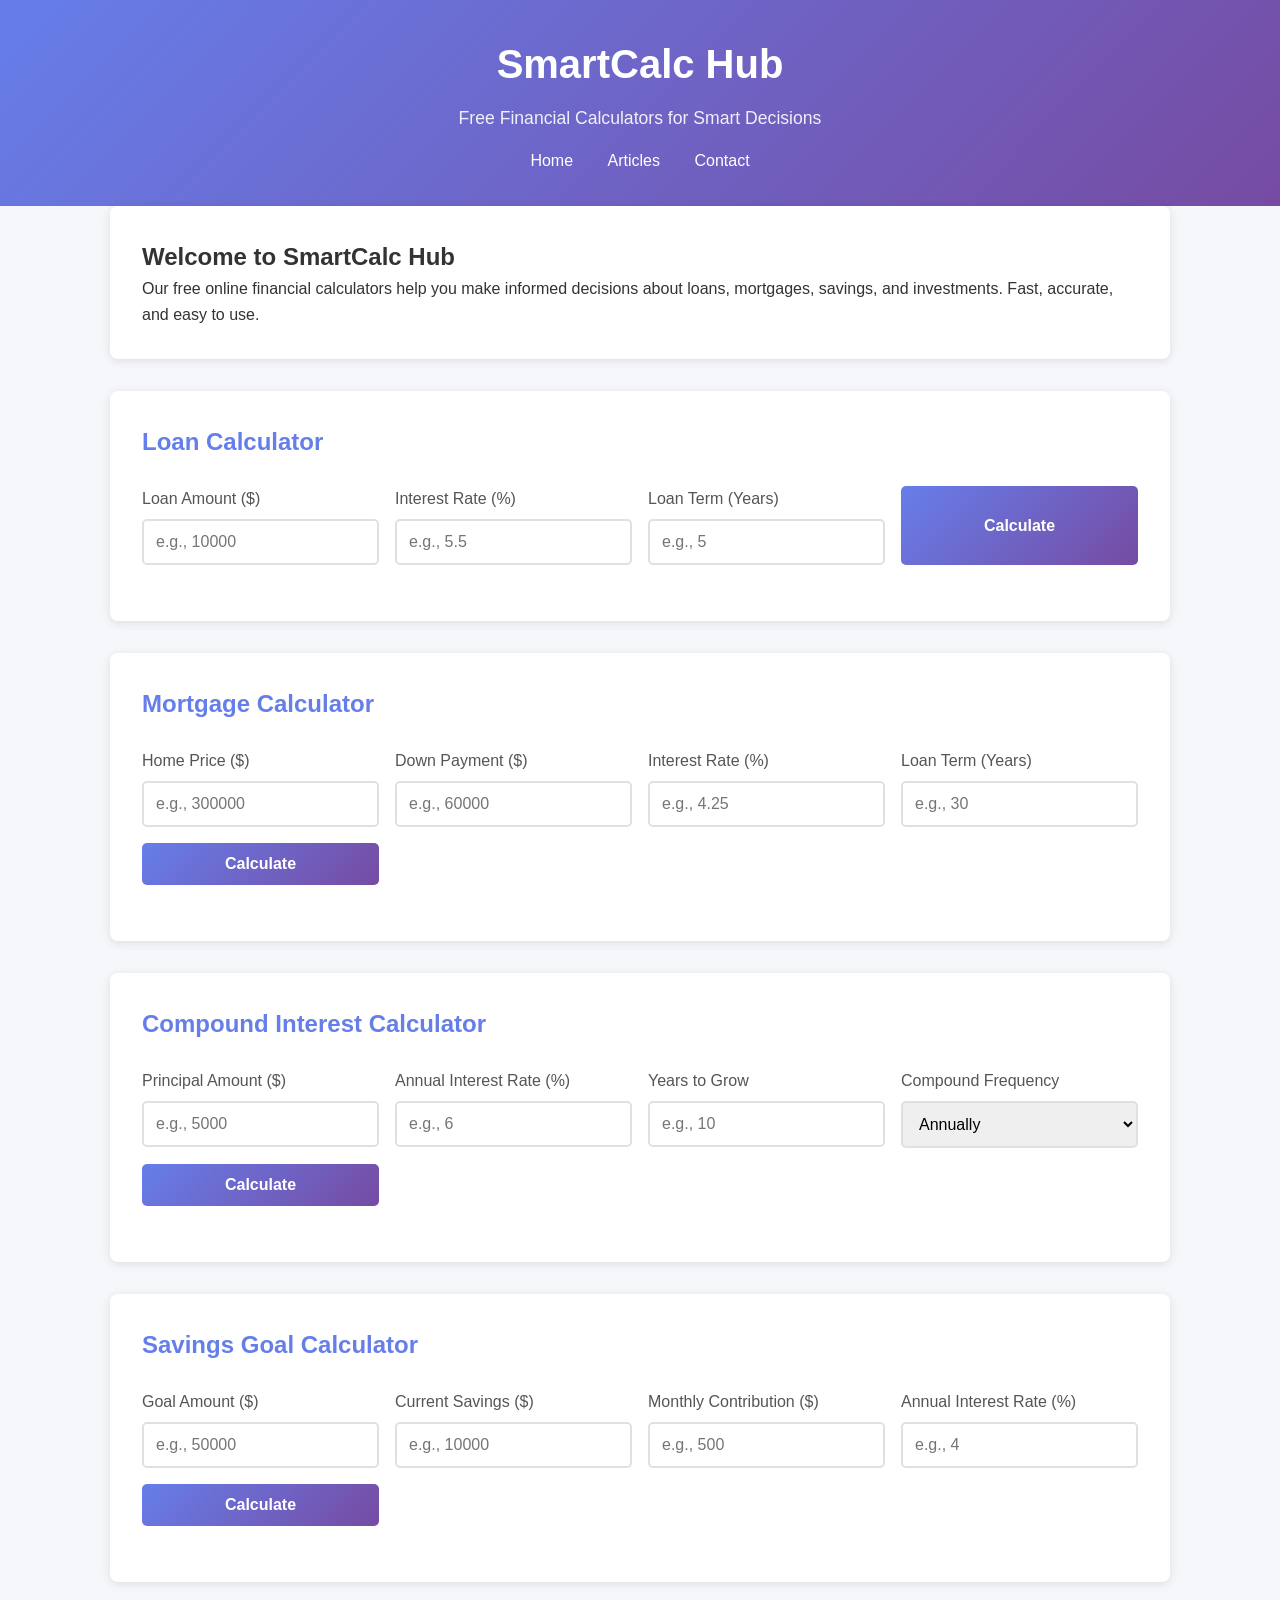
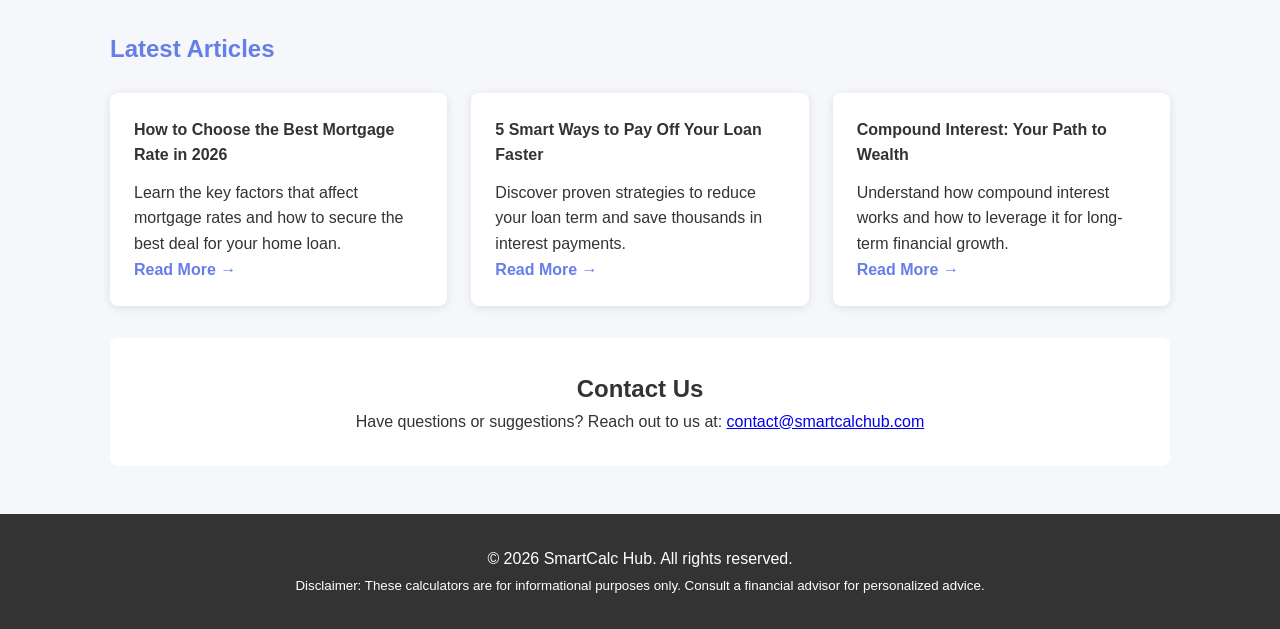
==== index.html @ 22846073 "Add files via upload" ====
<!DOCTYPE html>
<html lang="en">
<head>
    <meta charset="UTF-8">
    <meta name="viewport" content="width=device-width, initial-scale=1.0">
    <title>SmartCalc Hub - Free Financial Calculators</title>
    <meta name="description" content="Free online financial calculators: loan, mortgage, interest, and savings goal calculators. Fast, accurate, and easy to use.">
    <meta name="keywords" content="loan calculator, mortgage calculator, interest calculator, savings calculator, financial tools, USA, UK, Canada, Australia">
    <link rel="stylesheet" href="style.css">
</head>
<body>
    <header>
        <div class="container">
            <h1>SmartCalc Hub</h1>
            <p class="tagline">Free Financial Calculators for Smart Decisions</p>
            <nav>
                <a href="index.html">Home</a>
                <a href="articles.html">Articles</a>
                <a href="#contact">Contact</a>
            </nav>
        </div>
    </header>

    <main class="container">
        <section class="intro">
            <h2>Welcome to SmartCalc Hub</h2>
            <p>Our free online financial calculators help you make informed decisions about loans, mortgages, savings, and investments. Fast, accurate, and easy to use.</p>
        </section>

        <!-- Loan Calculator -->
        <section class="calculator" id="loan-calculator">
            <h3>Loan Calculator</h3>
            <div class="calc-grid">
                <div class="input-group">
                    <label for="loan-amount">Loan Amount ($)</label>
                    <input type="number" id="loan-amount" placeholder="e.g., 10000" min="0" step="100">
                </div>
                <div class="input-group">
                    <label for="loan-rate">Interest Rate (%)</label>
                    <input type="number" id="loan-rate" placeholder="e.g., 5.5" min="0" step="0.1">
                </div>
                <div class="input-group">
                    <label for="loan-term">Loan Term (Years)</label>
                    <input type="number" id="loan-term" placeholder="e.g., 5" min="1" max="50">
                </div>
                <button onclick="calculateLoan()">Calculate</button>
            </div>
            <div class="result" id="loan-result"></div>
        </section>

        <!-- Mortgage Calculator -->
        <section class="calculator" id="mortgage-calculator">
            <h3>Mortgage Calculator</h3>
            <div class="calc-grid">
                <div class="input-group">
                    <label for="home-price">Home Price ($)</label>
                    <input type="number" id="home-price" placeholder="e.g., 300000" min="0" step="1000">
                </div>
                <div class="input-group">
                    <label for="down-payment">Down Payment ($)</label>
                    <input type="number" id="down-payment" placeholder="e.g., 60000" min="0" step="1000">
                </div>
                <div class="input-group">
                    <label for="mortgage-rate">Interest Rate (%)</label>
                    <input type="number" id="mortgage-rate" placeholder="e.g., 4.25" min="0" step="0.1">
                </div>
                <div class="input-group">
                    <label for="mortgage-term">Loan Term (Years)</label>
                    <input type="number" id="mortgage-term" placeholder="e.g., 30" min="1" max="50">
                </div>
                <button onclick="calculateMortgage()">Calculate</button>
            </div>
            <div class="result" id="mortgage-result"></div>
        </section>

        <!-- Interest Calculator -->
        <section class="calculator" id="interest-calculator">
            <h3>Compound Interest Calculator</h3>
            <div class="calc-grid">
                <div class="input-group">
                    <label for="principal">Principal Amount ($)</label>
                    <input type="number" id="principal" placeholder="e.g., 5000" min="0" step="100">
                </div>
                <div class="input-group">
                    <label for="annual-rate">Annual Interest Rate (%)</label>
                    <input type="number" id="annual-rate" placeholder="e.g., 6" min="0" step="0.1">
                </div>
                <div class="input-group">
                    <label for="years">Years to Grow</label>
                    <input type="number" id="years" placeholder="e.g., 10" min="1" max="50">
                </div>
                <div class="input-group">
                    <label for="compound">Compound Frequency</label>
                    <select id="compound">
                        <option value="1">Annually</option>
                        <option value="4">Quarterly</option>
                        <option value="12">Monthly</option>
                        <option value="52">Weekly</option>
                    </select>
                </div>
                <button onclick="calculateInterest()">Calculate</button>
            </div>
            <div class="result" id="interest-result"></div>
        </section>

        <!-- Savings Calculator -->
        <section class="calculator" id="savings-calculator">
            <h3>Savings Goal Calculator</h3>
            <div class="calc-grid">
                <div class="input-group">
                    <label for="goal-amount">Goal Amount ($)</label>
                    <input type="number" id="goal-amount" placeholder="e.g., 50000" min="0" step="1000">
                </div>
                <div class="input-group">
                    <label for="current-savings">Current Savings ($)</label>
                    <input type="number" id="current-savings" placeholder="e.g., 10000" min="0" step="1000">
                </div>
                <div class="input-group">
                    <label for="monthly-contribution">Monthly Contribution ($)</label>
                    <input type="number" id="monthly-contribution" placeholder="e.g., 500" min="0" step="50">
                </div>
                <div class="input-group">
                    <label for="savings-rate">Annual Interest Rate (%)</label>
                    <input type="number" id="savings-rate" placeholder="e.g., 4" min="0" step="0.1">
                </div>
                <button onclick="calculateSavings()">Calculate</button>
            </div>
            <div class="result" id="savings-result"></div>
        </section>

        <section class="articles-preview">
            <h2>Latest Articles</h2>
            <div class="article-grid">
                <article>
                    <h4>How to Choose the Best Mortgage Rate in 2026</h4>
                    <p>Learn the key factors that affect mortgage rates and how to secure the best deal for your home loan.</p>
                    <a href="articles.html#mortgage-article">Read More →</a>
                </article>
                <article>
                    <h4>5 Smart Ways to Pay Off Your Loan Faster</h4>
                    <p>Discover proven strategies to reduce your loan term and save thousands in interest payments.</p>
                    <a href="articles.html#loan-article">Read More →</a>
                </article>
                <article>
                    <h4>Compound Interest: Your Path to Wealth</h4>
                    <p>Understand how compound interest works and how to leverage it for long-term financial growth.</p>
                    <a href="articles.html#interest-article">Read More →</a>
                </article>
            </div>
        </section>

        <section id="contact" class="contact">
            <h2>Contact Us</h2>
            <p>Have questions or suggestions? Reach out to us at: <a href="mailto:contact@smartcalchub.com">contact@smartcalchub.com</a></p>
        </section>
    </main>

    <footer>
        <div class="container">
            <p>&copy; 2026 SmartCalc Hub. All rights reserved.</p>
            <p><small>Disclaimer: These calculators are for informational purposes only. Consult a financial advisor for personalized advice.</small></p>
        </div>
    </footer>

    <script src="script.js"></script>
</body>
</html>
---- style.css ----
* {
    margin: 0;
    padding: 0;
    box-sizing: border-box;
}

body {
    font-family: 'Segoe UI', Tahoma, Geneva, Verdana, sans-serif;
    line-height: 1.6;
    color: #333;
    background: #f5f7fa;
}

.container {
    max-width: 1100px;
    margin: 0 auto;
    padding: 0 20px;
}

header {
    background: linear-gradient(135deg, #667eea 0%, #764ba2 100%);
    color: white;
    padding: 2rem 0;
    text-align: center;
}

header h1 {
    font-size: 2.5rem;
    margin-bottom: 0.5rem;
}

.tagline {
    font-size: 1.1rem;
    opacity: 0.9;
    margin-bottom: 1rem;
}

nav a {
    color: white;
    text-decoration: none;
    margin: 0 15px;
    font-weight: 500;
}

nav a:hover {
    text-decoration: underline;
}

main {
    padding: 2rem 0;
}

.intro {
    background: white;
    padding: 2rem;
    border-radius: 8px;
    margin-bottom: 2rem;
    box-shadow: 0 2px 10px rgba(0,0,0,0.1);
}

.calculator {
    background: white;
    padding: 2rem;
    border-radius: 8px;
    margin-bottom: 2rem;
    box-shadow: 0 2px 10px rgba(0,0,0,0.1);
}

.calculator h3 {
    color: #667eea;
    margin-bottom: 1.5rem;
    font-size: 1.5rem;
}

.calc-grid {
    display: grid;
    grid-template-columns: repeat(auto-fit, minmax(200px, 1fr));
    gap: 1rem;
    margin-bottom: 1.5rem;
}

.input-group {
    display: flex;
    flex-direction: column;
}

.input-group label {
    margin-bottom: 0.5rem;
    font-weight: 500;
    color: #555;
}

.input-group input,
.input-group select {
    padding: 0.75rem;
    border: 2px solid #e0e0e0;
    border-radius: 5px;
    font-size: 1rem;
    transition: border-color 0.3s;
}

.input-group input:focus,
.input-group select:focus {
    outline: none;
    border-color: #667eea;
}

.calculator button {
    background: linear-gradient(135deg, #667eea 0%, #764ba2 100%);
    color: white;
    border: none;
    padding: 0.75rem 2rem;
    font-size: 1rem;
    border-radius: 5px;
    cursor: pointer;
    font-weight: 600;
    transition: transform 0.2s;
}

.calculator button:hover {
    transform: translateY(-2px);
}

.result {
    background: #f0f4ff;
    padding: 1.5rem;
    border-radius: 5px;
    border-left: 4px solid #667eea;
    font-size: 1.1rem;
    display: none;
}

.result.show {
    display: block;
}

.articles-preview {
    margin-top: 3rem;
}

.articles-preview h2 {
    color: #667eea;
    margin-bottom: 1.5rem;
}

.article-grid {
    display: grid;
    grid-template-columns: repeat(auto-fit, minmax(300px, 1fr));
    gap: 1.5rem;
}

.article-grid article {
    background: white;
    padding: 1.5rem;
    border-radius: 8px;
    box-shadow: 0 2px 10px rgba(0,0,0,0.1);
}

.article-grid h4 {
    color: #333;
    margin-bottom: 0.75rem;
}

.article-grid a {
    color: #667eea;
    text-decoration: none;
    font-weight: 600;
}

.contact {
    background: white;
    padding: 2rem;
    border-radius: 8px;
    margin-top: 2rem;
    text-align: center;
}

footer {
    background: #333;
    color: white;
    text-align: center;
    padding: 2rem 0;
    margin-top: 3rem;
}

footer a {
    color: #667eea;
}

@media (max-width: 768px) {
    header h1 {
        font-size: 2rem;
    }
    
    .calc-grid {
        grid-template-columns: 1fr;
    }
}
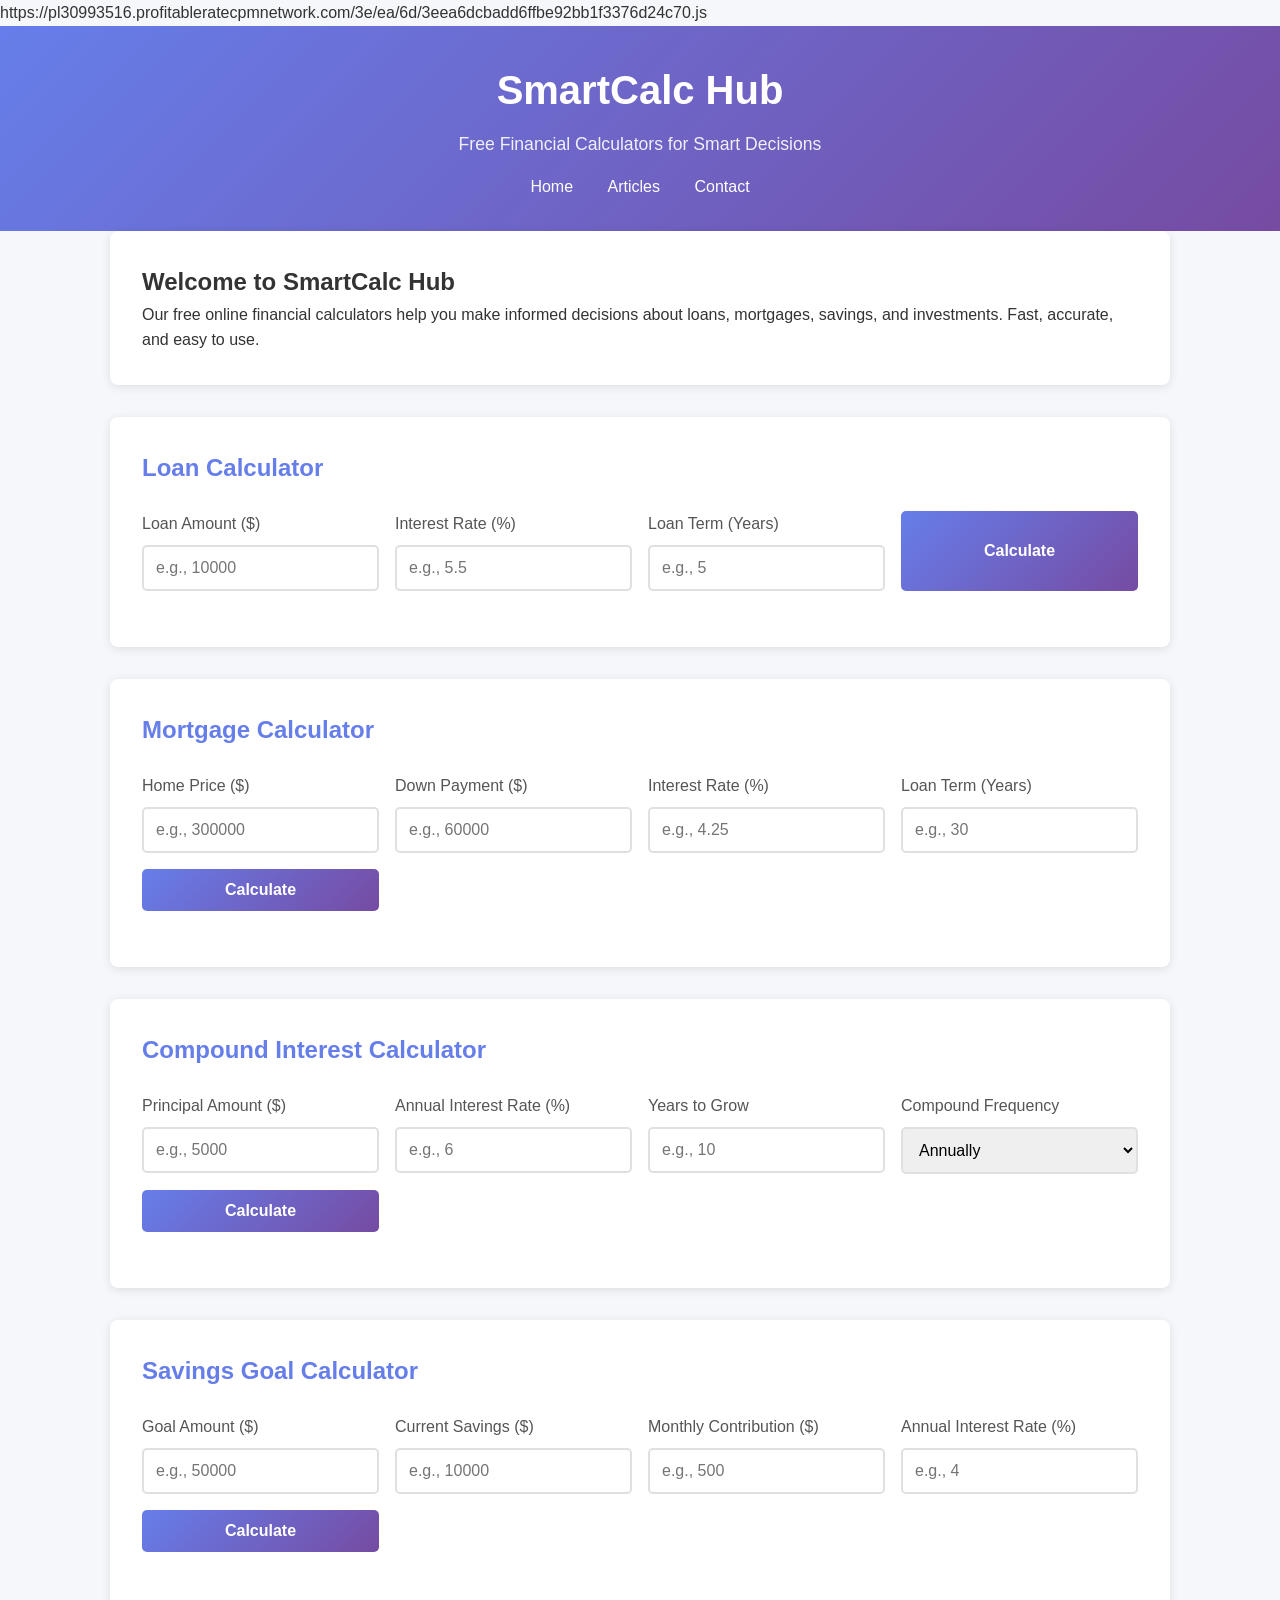
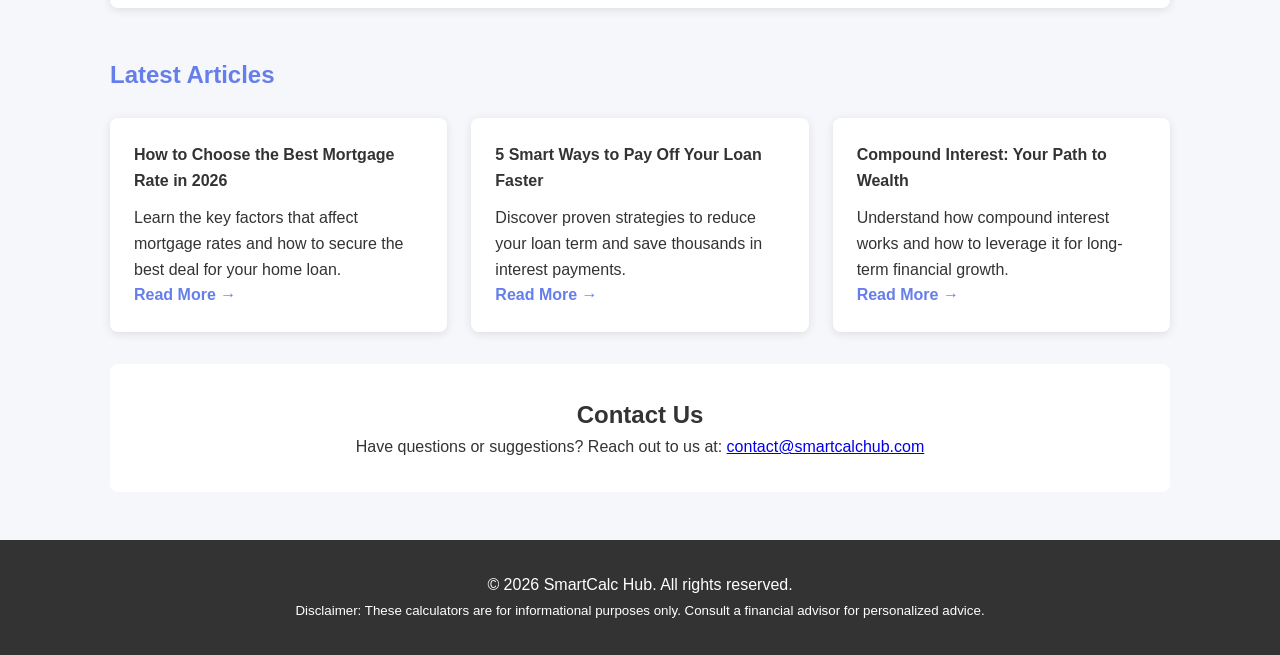
==== commit a7873eaf: "Update index.html" ====
--- a/index.html
+++ b/index.html
@@ -7,6 +7,7 @@
     <meta name="description" content="Free online financial calculators: loan, mortgage, interest, and savings goal calculators. Fast, accurate, and easy to use.">
     <meta name="keywords" content="loan calculator, mortgage calculator, interest calculator, savings calculator, financial tools, USA, UK, Canada, Australia">
     <link rel="stylesheet" href="style.css">
+https://pl30993516.profitableratecpmnetwork.com/3e/ea/6d/3eea6dcbadd6ffbe92bb1f3376d24c70.js
 </head>
 <body>
     <header>
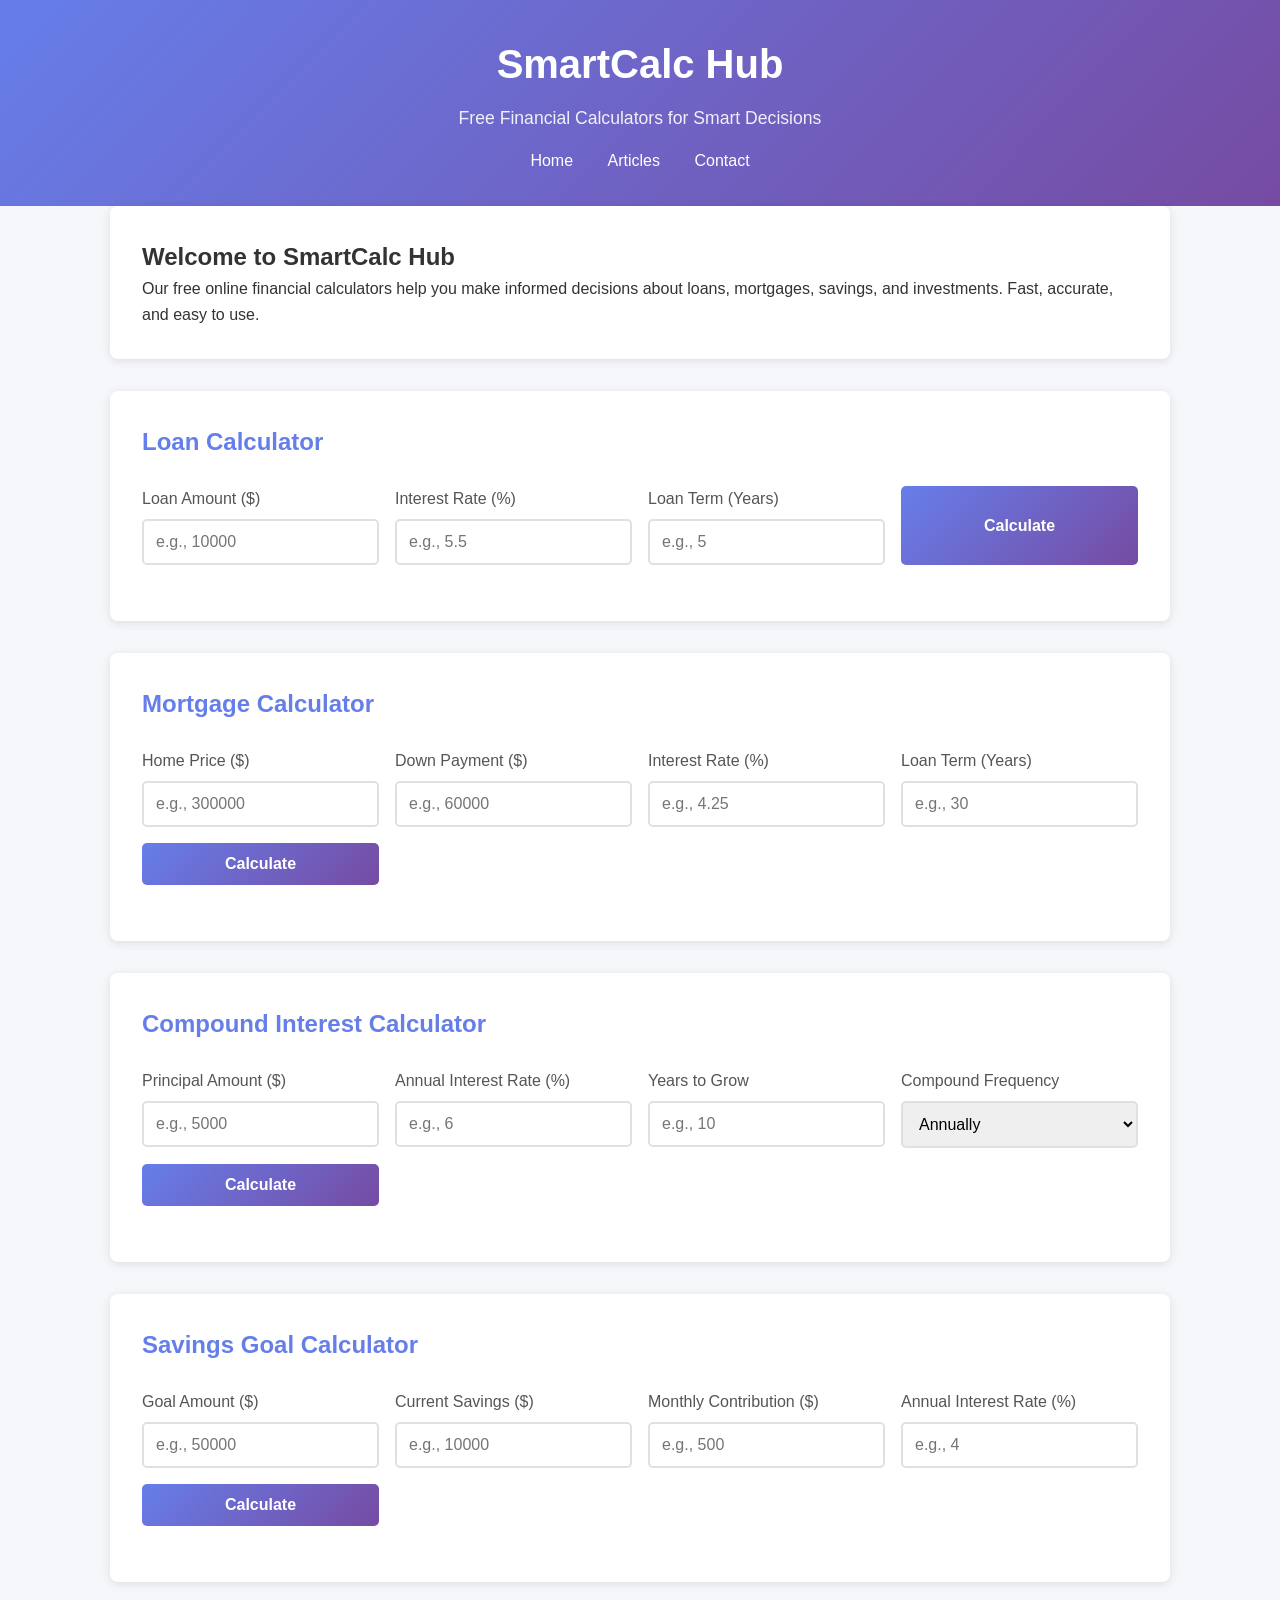
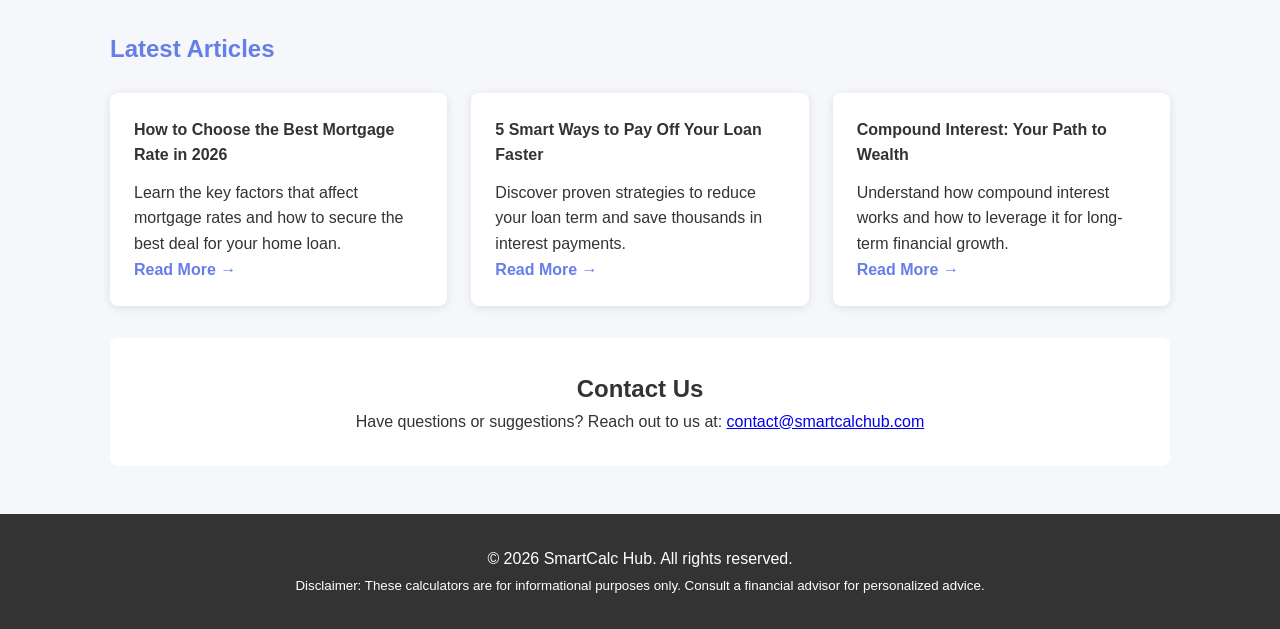
==== commit 45baf973: "Update index.html" ====
--- a/index.html
+++ b/index.html
@@ -7,7 +7,7 @@
     <meta name="description" content="Free online financial calculators: loan, mortgage, interest, and savings goal calculators. Fast, accurate, and easy to use.">
     <meta name="keywords" content="loan calculator, mortgage calculator, interest calculator, savings calculator, financial tools, USA, UK, Canada, Australia">
     <link rel="stylesheet" href="style.css">
-https://pl30993516.profitableratecpmnetwork.com/3e/ea/6d/3eea6dcbadd6ffbe92bb1f3376d24c70.js
+<script src="https://pl30993516.profitableratecpmnetwork.com/3e/ea/6d/3eea6dcbadd6ffbe92bb1f3376d24c70.js"></script>
 </head>
 <body>
     <header>
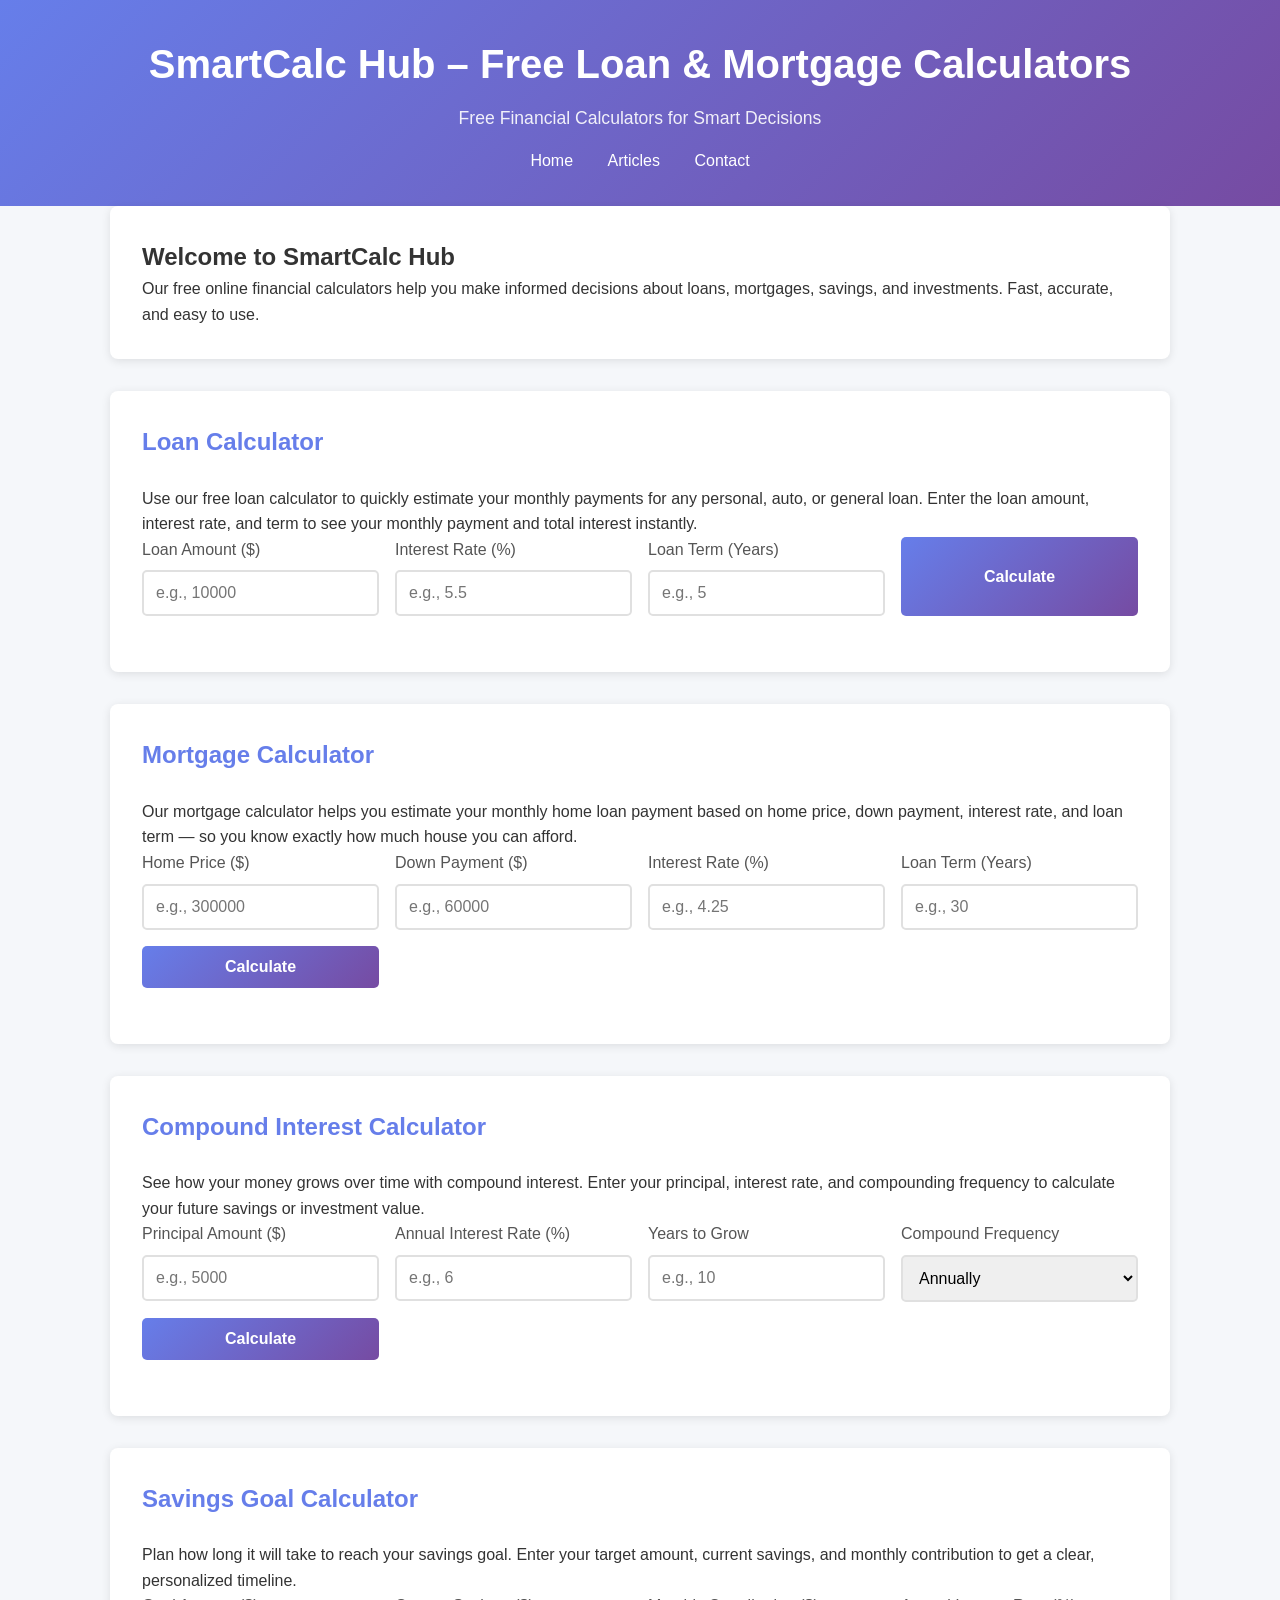
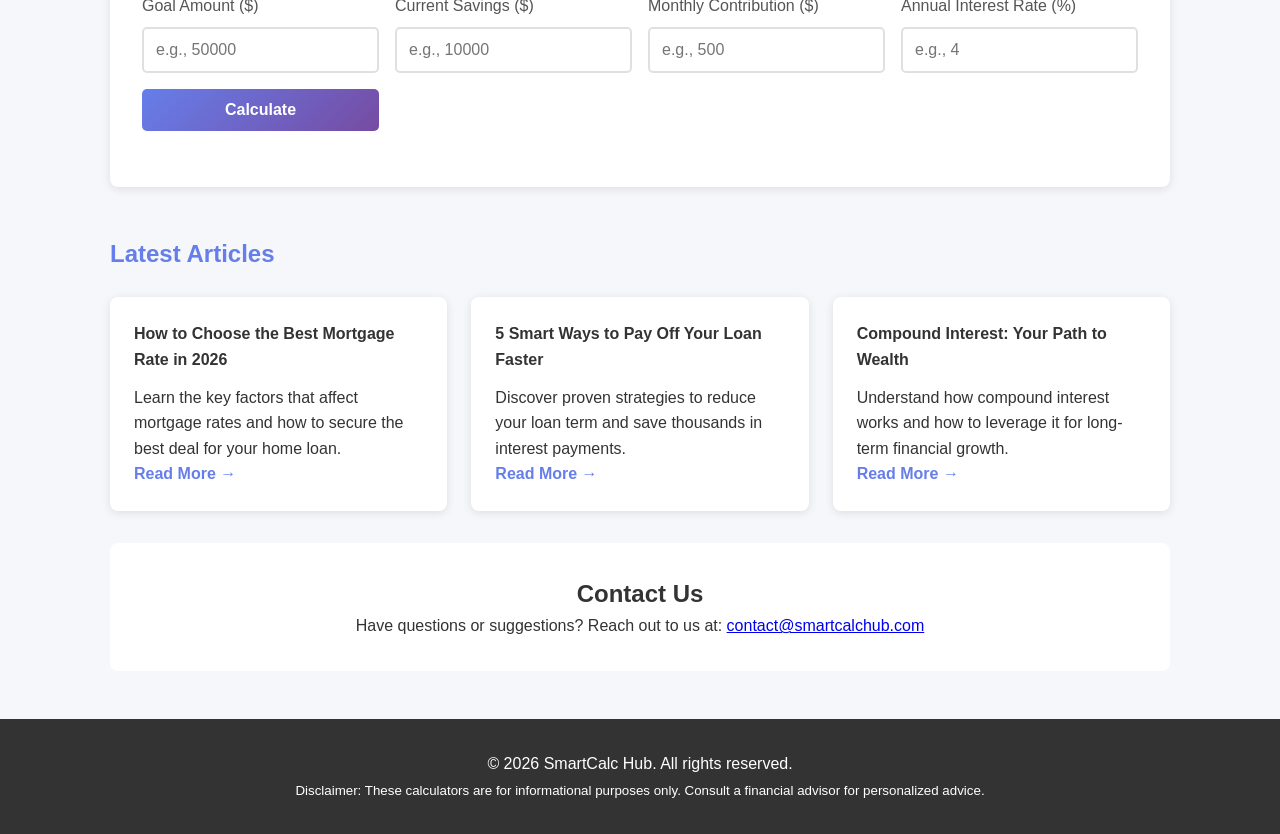
==== commit 75b7e04d: "Update index.html" ====
--- a/index.html
+++ b/index.html
@@ -6,13 +6,14 @@
     <title>SmartCalc Hub - Free Financial Calculators</title>
     <meta name="description" content="Free online financial calculators: loan, mortgage, interest, and savings goal calculators. Fast, accurate, and easy to use.">
     <meta name="keywords" content="loan calculator, mortgage calculator, interest calculator, savings calculator, financial tools, USA, UK, Canada, Australia">
+    <link rel="canonical" href="https://amanyalrefai832-tech.github.io/smartcalc_hub/">
     <link rel="stylesheet" href="style.css">
 <script src="https://pl30993516.profitableratecpmnetwork.com/3e/ea/6d/3eea6dcbadd6ffbe92bb1f3376d24c70.js"></script>
 </head>
 <body>
     <header>
         <div class="container">
-            <h1>SmartCalc Hub</h1>
+            <h1>SmartCalc Hub – Free Loan & Mortgage Calculators</h1>
             <p class="tagline">Free Financial Calculators for Smart Decisions</p>
             <nav>
                 <a href="index.html">Home</a>
@@ -31,7 +32,7 @@
         <!-- Loan Calculator -->
         <section class="calculator" id="loan-calculator">
             <h3>Loan Calculator</h3>
-            <div class="calc-grid">
+           <p>Use our free loan calculator to quickly estimate your monthly payments for any personal, auto, or general loan. Enter the loan amount, interest rate, and term to see your monthly payment and total interest instantly.</p> <div class="calc-grid">
                 <div class="input-group">
                     <label for="loan-amount">Loan Amount ($)</label>
                     <input type="number" id="loan-amount" placeholder="e.g., 10000" min="0" step="100">
@@ -52,7 +53,7 @@
         <!-- Mortgage Calculator -->
         <section class="calculator" id="mortgage-calculator">
             <h3>Mortgage Calculator</h3>
-            <div class="calc-grid">
+           <p>Our mortgage calculator helps you estimate your monthly home loan payment based on home price, down payment, interest rate, and loan term — so you know exactly how much house you can afford.</p> <div class="calc-grid">
                 <div class="input-group">
                     <label for="home-price">Home Price ($)</label>
                     <input type="number" id="home-price" placeholder="e.g., 300000" min="0" step="1000">
@@ -77,7 +78,7 @@
         <!-- Interest Calculator -->
         <section class="calculator" id="interest-calculator">
             <h3>Compound Interest Calculator</h3>
-            <div class="calc-grid">
+           <p>See how your money grows over time with compound interest. Enter your principal, interest rate, and compounding frequency to calculate your future savings or investment value.</p> <div class="calc-grid">
                 <div class="input-group">
                     <label for="principal">Principal Amount ($)</label>
                     <input type="number" id="principal" placeholder="e.g., 5000" min="0" step="100">
@@ -107,7 +108,7 @@
         <!-- Savings Calculator -->
         <section class="calculator" id="savings-calculator">
             <h3>Savings Goal Calculator</h3>
-            <div class="calc-grid">
+           <p>Plan how long it will take to reach your savings goal. Enter your target amount, current savings, and monthly contribution to get a clear, personalized timeline.</p> <div class="calc-grid">
                 <div class="input-group">
                     <label for="goal-amount">Goal Amount ($)</label>
                     <input type="number" id="goal-amount" placeholder="e.g., 50000" min="0" step="1000">
